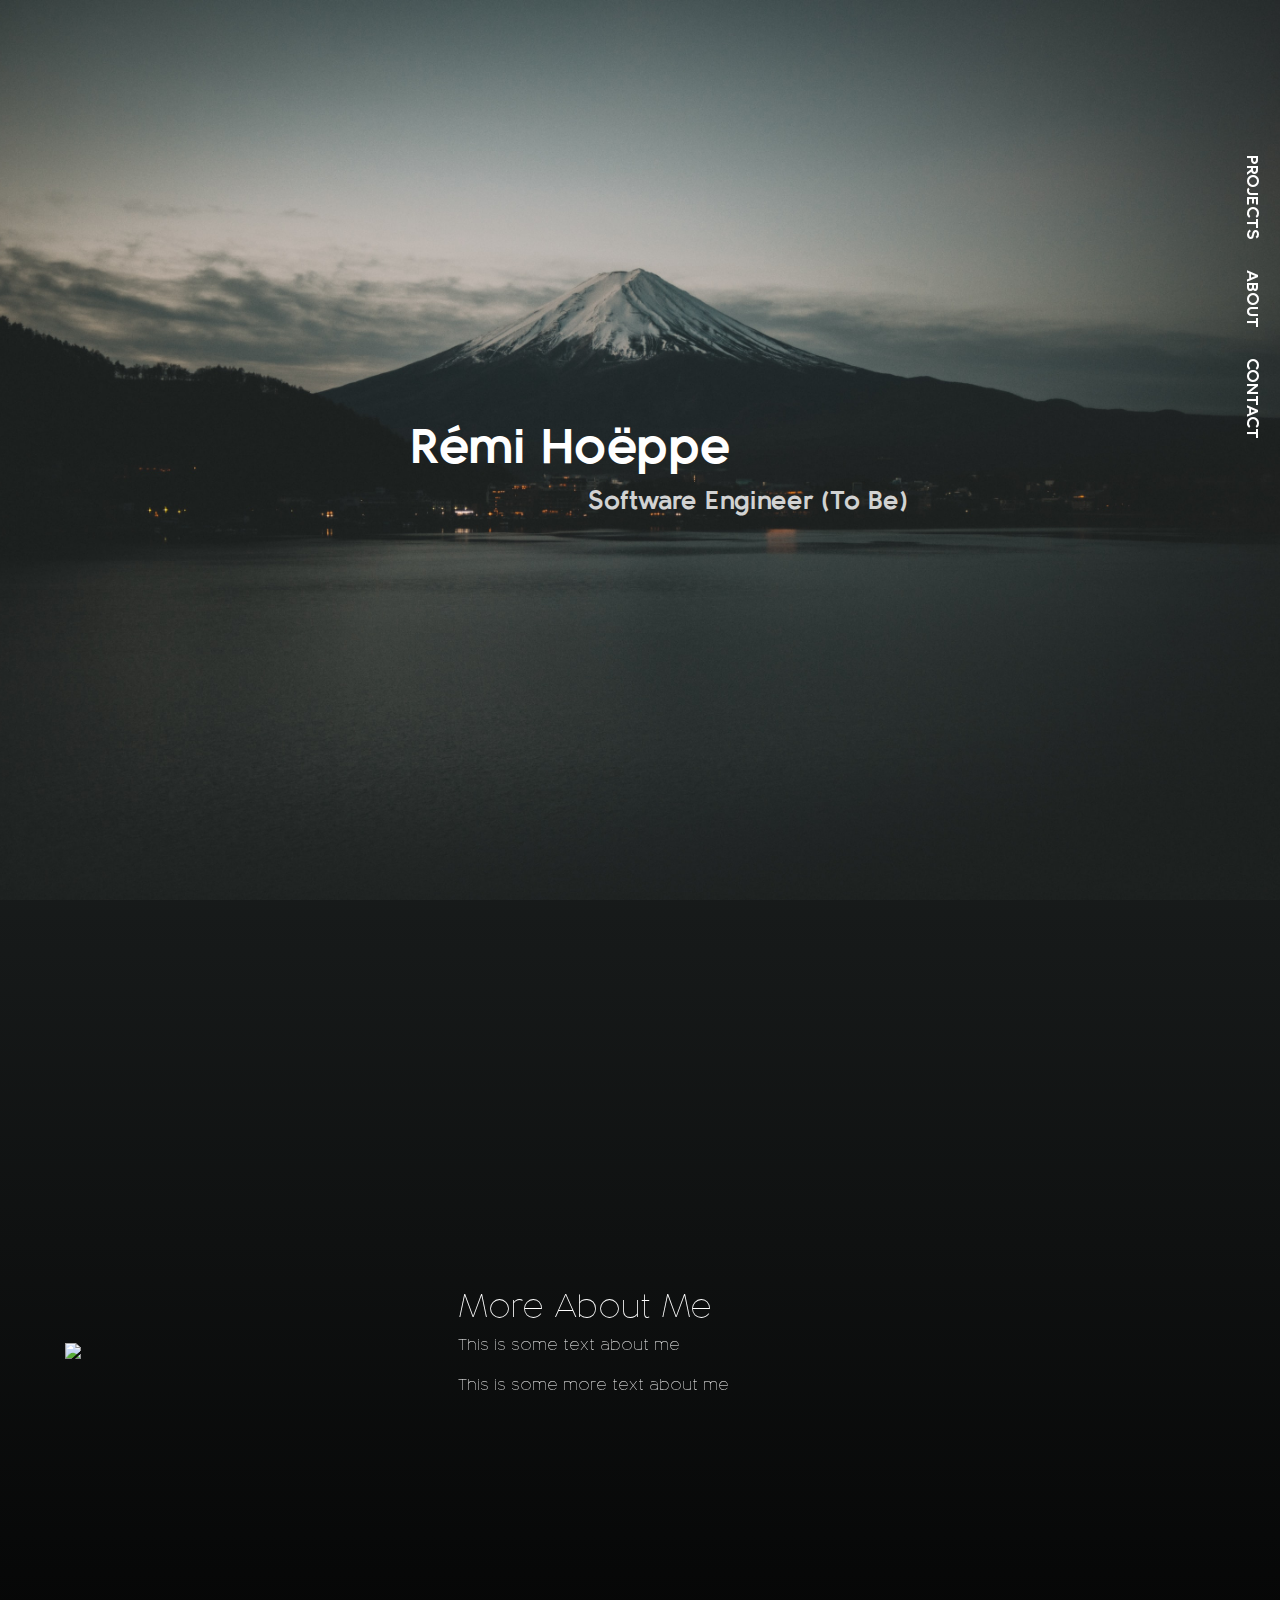
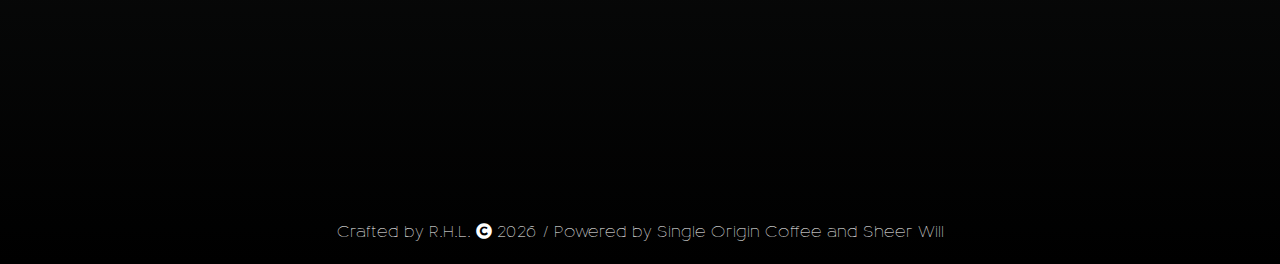
==== about.html @ f12de553 "First Commit" ====
<!DOCTYPE html>
<html lang="en">
<head>
  <meta charset="UTF-8">
  <meta name="viewport" content="width=device-width, initial-scale=1.0">
  
  <link rel="stylesheet" href="https://stackpath.bootstrapcdn.com/bootstrap/4.5.2/css/bootstrap.min.css">
  <link rel="stylesheet" href="https://cdnjs.cloudflare.com/ajax/libs/font-awesome/5.15.2/css/all.min.css">
  <link rel="stylesheet" href="fonts.css">
  <link rel="stylesheet" href="style.css">
  <link rel="stylesheet" href="about-contact.css">

  <title>Who's Rémi?</title>
</head>
<body>

  <nav class="nav">
    <ul>
      <li>
        <a href="index.html">Projects</a>
       </li>
       <li>
        <a href="about.html">About</a>
       </li>
       <li>
        <a href="contact.html">Contact</a>
       </li>
    </ul>
  </nav>



    <header class="header header__home">
      <div class="header__main">
        <h1>Rémi Hoëppe</h1>
        <h2>Software Engineer (To Be)</h2>
      </div>
    </header>

    <main class="container-fluid">

      <div class="row align-items-center">
        <div class="col-lg-4">
          <div>
            <img class="picture" src="https://github.com/remihoeppe/remihoeppe.github.io/blob/master/Images/me.JPG">
          </div>
        </div>
  
        <div class="col-lg-8 ">
          <h2>More About Me</h2>
          <p>
         This is some text about me
          </p>
          <p>
        This is some more text about me
            </p>
        </div>




    </main>

    <div class="row row__footer">
      <div class="col">
        <p class="footer__text">
          Crafted by R.H.L. <i class="fas fa-copyright"></i> 
          <script>document.write(new Date().getFullYear())</script>
          / Powered by Single Origin Coffee and Sheer Will</p>
      </div>
    </div>

    </body>
</html>
---- fonts.css ----
@font-face {
    font-family: Bambino-New;
    src: url(Font/BambinoNew-Regular.ttf);
  }
  
  @font-face {
    font-family: Bambino-New;
    src: url(Font/BambinoNew-Bold.ttf);
    font-weight: bold;
  }

  @font-face {
    font-family: Bambino-New;
    src: url(Font/BambinoNew-Thin.ttf);
    font-weight: thin;
  }

  @font-face {
    font-family: Bambino-New;
    src: url(Font/BambinoNew-BlackItalic.ttf);
    font-weight: 700;
    font-style: italic;
  }
---- style.css ----
body {
  margin: 0px;
  padding: 0px;
  background: #222;
  background-image: -webkit-gradient(linear, left top, left bottom, from(#2d3333), to(black));
  background-image: linear-gradient(#2d3333, black);
  font-family: Bambino-New,Arial, Helvetica, sans-serif;
  color: white;
}

.nav {
  position: fixed;
  -webkit-transform-origin: top left;
          transform-origin: top left;
  left: 100%;
  -webkit-transform: rotate(90deg);
          transform: rotate(90deg);
  margin-top: 100px;
}

.nav ul {
  padding: 0px;
  display: -webkit-box;
  display: -ms-flexbox;
  display: flex;
  -webkit-box-pack: space-evenly;
      -ms-flex-pack: space-evenly;
          justify-content: space-evenly;
  -webkit-margin-before: 1em;
          margin-block-start: 1em;
  -webkit-margin-after: 1em;
          margin-block-end: 1em;
  -webkit-margin-start: 0px;
          margin-inline-start: 0px;
  -webkit-margin-end: 0px;
          margin-inline-end: 0px;
  -webkit-padding-start: 40px;
          padding-inline-start: 40px;
}

.nav ul li {
  list-style-type: none;
}

.nav ul li a {
  padding: 15px;
  color: white;
  font-weight: bold;
  text-decoration: none;
  text-transform: uppercase;
}

.nav ul li a:hover {
  -webkit-text-decoration: line-through 2px #222222;
          text-decoration: line-through 2px #222222;
}

@media (max-width: 768px) {
  .nav {
    position: initial;
    -webkit-transform: none;
            transform: none;
    margin: 0px;
    padding: 0px;
    display: -webkit-box;
    display: -ms-flexbox;
    display: flex;
    -ms-flex-pack: distribute;
        justify-content: space-around;
  }
  .nav ul {
    margin: 10px 0px 5px 0px;
    padding: 0px;
  }
}

.header {
  background-size: cover;
  background-position-x: center;
  height: 100vh;
  display: -webkit-box;
  display: -ms-flexbox;
  display: flex;
  -webkit-box-pack: center;
      -ms-flex-pack: center;
          justify-content: center;
}

.header__home {
  background-image: url("Images/fujisan1.jpg");
}

.header__project1 {
  background-image: url("Images/frame2.jpg");
}

.header__project2 {
  background-image: url("Images/frame3.jpg");
}

.header__project3 {
  background-image: url("Images/frame4.jpg");
}

.header__project4 {
  background-image: url("Images/frame5.jpg");
}

.header__main {
  position: relative;
  top: 46%;
  height: -webkit-fit-content;
  height: -moz-fit-content;
  height: fit-content;
}

.header h1 {
  margin: 0px;
  position: relative;
  right: 50px;
  font-size: 48px;
  font-weight: bold;
  line-height: 1.35;
}

.header h2 {
  margin: 20px;
  font-size: 24px;
  position: relative;
  left: 30%;
  bottom: 15px;
  opacity: 0.8;
  font-weight: bold;
  line-height: 1.35;
}

@media (max-width: 768px) {
  .header__main {
    top: 40%;
  }
  .header h1 {
    position: initial;
    text-align: center;
  }
  .header h2 {
    position: initial;
    text-align: center;
  }
}

.section {
  height: 100vh;
  display: -webkit-box;
  display: -ms-flexbox;
  display: flex;
  -webkit-box-pack: center;
      -ms-flex-pack: center;
          justify-content: center;
}

.section__frame {
  width: 80%;
  display: -webkit-box;
  display: -ms-flexbox;
  display: flex;
  -webkit-box-align: center;
      -ms-flex-align: center;
          align-items: center;
}

.section__frame a {
  display: -webkit-box;
  display: -ms-flexbox;
  display: flex;
  -webkit-box-align: center;
      -ms-flex-align: center;
          align-items: center;
  color: white;
  text-decoration: none;
}

.section__frame a:hover {
  cursor: crosshair;
}

.section__frame img {
  width: 66%;
  max-height: 66vh;
  width: 100%;
}

.section__text {
  position: relative;
  right: 10%;
  text-shadow: 2px;
}

.section__text h1 {
  font-size: 2.5vw;
  margin: 0px 20px;
  font-weight: bold;
}

.section__text h2 {
  opacity: 0.8;
  margin: 0px 70px;
  margin-right: 0px;
  font-size: 1.5vw;
  font-weight: bold;
}

@media (max-width: 768px) {
  .container {
    margin-top: 100px;
  }
  .section {
    display: initial;
    height: 600px;
  }
  .section__text {
    position: initial;
    right: 0%;
    text-align: center;
  }
  .section__text h1 {
    margin: 0px;
    margin: 20px 0px;
    font-size: 30px;
  }
  .section__text h2 {
    margin: 0px;
    margin: 20px 0px 50px 0px;
    font-size: 20px;
  }
  .section__frame {
    width: 100%;
    border: 2px solid white;
    margin: 10px 0px;
  }
  .section__frame a {
    display: initial;
  }
}

.footer__text {
  text-align: center;
  margin: 20px;
}
/*# sourceMappingURL=style.css.map */
---- about-contact.css ----
.picture {
  width: 100%;
}

.row {
  height: 100vh;
  padding: 0px 50px;
}

.row__footer {
  height: -webkit-fit-content;
  height: -moz-fit-content;
  height: fit-content;
}

.contact__logo {
  display: -webkit-box;
  display: -ms-flexbox;
  display: flex;
  -webkit-box-pack: space-evenly;
      -ms-flex-pack: space-evenly;
          justify-content: space-evenly;
  position: relative;
  top: 150px;
}

.contact__logo a {
  color: white;
}

.contact__logo a:visited {
  color: white;
}

.contact__footer {
  display: -webkit-box;
  display: -ms-flexbox;
  display: flex;
  -webkit-box-pack: center;
      -ms-flex-pack: center;
          justify-content: center;
}

.contact__footer--text {
  position: absolute;
  bottom: 0px;
}

@media (max-width: 768px) {
  .contact__footer--text {
    text-align: center;
  }
  .contact__logo {
    top: 0%;
  }
}
/*# sourceMappingURL=about-contact.css.map */
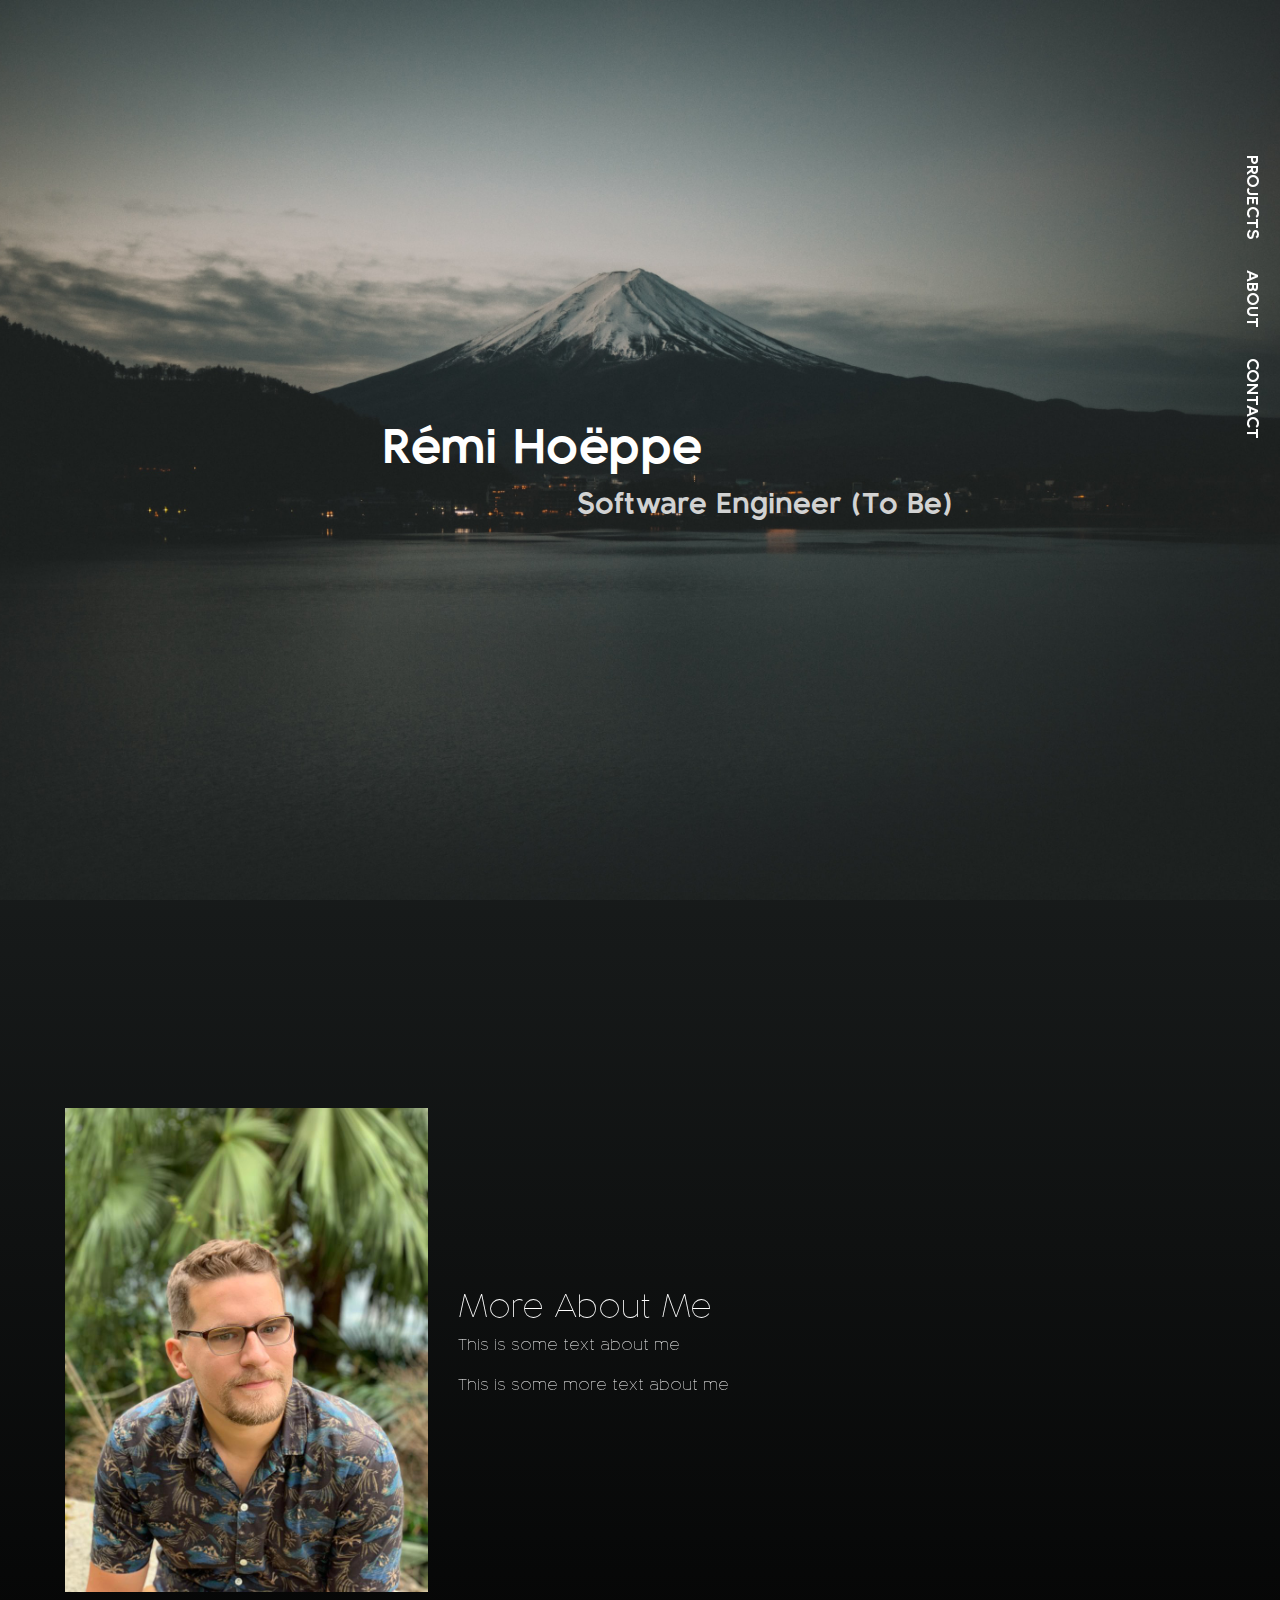
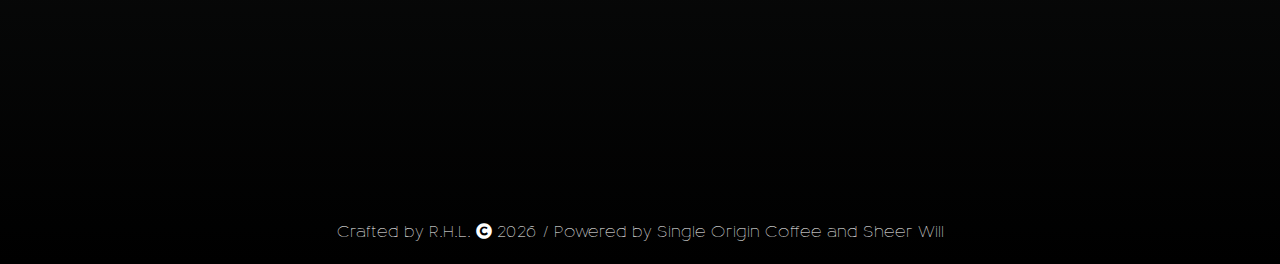
==== commit cd60cb5d: "update" ====
--- a/about.html
+++ b/about.html
@@ -42,7 +42,7 @@
       <div class="row align-items-center">
         <div class="col-lg-4">
           <div>
-            <img class="picture" src="https://github.com/remihoeppe/remihoeppe.github.io/blob/master/Images/me.JPG">
+            <img class="picture" src="./Images/me.jpg">
           </div>
         </div>
   
--- a/style.css
+++ b/style.css
@@ -2,46 +2,31 @@
   margin: 0px;
   padding: 0px;
   background: #222;
-  background-image: -webkit-gradient(linear, left top, left bottom, from(#2d3333), to(black));
   background-image: linear-gradient(#2d3333, black);
-  font-family: Bambino-New,Arial, Helvetica, sans-serif;
+  font-family: Bambino-New, Arial, Helvetica, sans-serif;
   color: white;
 }
 
 .nav {
   position: fixed;
-  -webkit-transform-origin: top left;
-          transform-origin: top left;
+  transform-origin: top left;
   left: 100%;
-  -webkit-transform: rotate(90deg);
-          transform: rotate(90deg);
+  transform: rotate(90deg);
   margin-top: 100px;
 }
-
 .nav ul {
   padding: 0px;
-  display: -webkit-box;
-  display: -ms-flexbox;
   display: flex;
-  -webkit-box-pack: space-evenly;
-      -ms-flex-pack: space-evenly;
-          justify-content: space-evenly;
-  -webkit-margin-before: 1em;
-          margin-block-start: 1em;
-  -webkit-margin-after: 1em;
-          margin-block-end: 1em;
-  -webkit-margin-start: 0px;
-          margin-inline-start: 0px;
-  -webkit-margin-end: 0px;
-          margin-inline-end: 0px;
-  -webkit-padding-start: 40px;
-          padding-inline-start: 40px;
+  justify-content: space-evenly;
+  margin-block-start: 1em;
+  margin-block-end: 1em;
+  margin-inline-start: 0px;
+  margin-inline-end: 0px;
+  padding-inline-start: 40px;
 }
-
 .nav ul li {
   list-style-type: none;
 }
-
 .nav ul li a {
   padding: 15px;
   color: white;
@@ -49,71 +34,51 @@
   text-decoration: none;
   text-transform: uppercase;
 }
-
 .nav ul li a:hover {
-  -webkit-text-decoration: line-through 2px #222222;
-          text-decoration: line-through 2px #222222;
+  text-decoration: line-through 2px #222222;
 }
 
 @media (max-width: 768px) {
   .nav {
     position: initial;
-    -webkit-transform: none;
-            transform: none;
+    transform: none;
     margin: 0px;
     padding: 0px;
-    display: -webkit-box;
-    display: -ms-flexbox;
     display: flex;
-    -ms-flex-pack: distribute;
-        justify-content: space-around;
+    justify-content: space-around;
   }
   .nav ul {
     margin: 10px 0px 5px 0px;
     padding: 0px;
   }
 }
-
 .header {
   background-size: cover;
   background-position-x: center;
   height: 100vh;
-  display: -webkit-box;
-  display: -ms-flexbox;
   display: flex;
-  -webkit-box-pack: center;
-      -ms-flex-pack: center;
-          justify-content: center;
+  justify-content: center;
 }
-
 .header__home {
   background-image: url("Images/fujisan1.jpg");
 }
-
 .header__project1 {
-  background-image: url("Images/frame2.jpg");
+  background-image: url("Images/calculator1.jpg");
 }
-
 .header__project2 {
-  background-image: url("Images/frame3.jpg");
+  background-image: url("Images/book1.jpg");
 }
-
 .header__project3 {
-  background-image: url("Images/frame4.jpg");
+  background-image: url("Images/travel-map-app-1.jpg");
 }
-
 .header__project4 {
   background-image: url("Images/frame5.jpg");
 }
-
 .header__main {
   position: relative;
   top: 46%;
-  height: -webkit-fit-content;
-  height: -moz-fit-content;
   height: fit-content;
 }
-
 .header h1 {
   margin: 0px;
   position: relative;
@@ -122,10 +87,9 @@
   font-weight: bold;
   line-height: 1.35;
 }
-
 .header h2 {
   margin: 20px;
-  font-size: 24px;
+  font-size: 28px;
   position: relative;
   left: 30%;
   bottom: 15px;
@@ -147,60 +111,40 @@
     text-align: center;
   }
 }
-
 .section {
   height: 100vh;
-  display: -webkit-box;
-  display: -ms-flexbox;
   display: flex;
-  -webkit-box-pack: center;
-      -ms-flex-pack: center;
-          justify-content: center;
+  justify-content: center;
 }
-
 .section__frame {
   width: 80%;
-  display: -webkit-box;
-  display: -ms-flexbox;
   display: flex;
-  -webkit-box-align: center;
-      -ms-flex-align: center;
-          align-items: center;
+  align-items: center;
 }
-
 .section__frame a {
-  display: -webkit-box;
-  display: -ms-flexbox;
   display: flex;
-  -webkit-box-align: center;
-      -ms-flex-align: center;
-          align-items: center;
+  align-items: center;
   color: white;
   text-decoration: none;
 }
-
 .section__frame a:hover {
   cursor: crosshair;
 }
-
 .section__frame img {
   width: 66%;
   max-height: 66vh;
   width: 100%;
 }
-
 .section__text {
   position: relative;
   right: 10%;
   text-shadow: 2px;
 }
-
 .section__text h1 {
   font-size: 2.5vw;
   margin: 0px 20px;
   font-weight: bold;
 }
-
 .section__text h2 {
   opacity: 0.8;
   margin: 0px 70px;
@@ -213,6 +157,7 @@
   .container {
     margin-top: 100px;
   }
+
   .section {
     display: initial;
     height: 600px;
@@ -241,9 +186,9 @@
     display: initial;
   }
 }
-
 .footer__text {
   text-align: center;
   margin: 20px;
 }
-/*# sourceMappingURL=style.css.map */+
+/*# sourceMappingURL=style.css.map */
